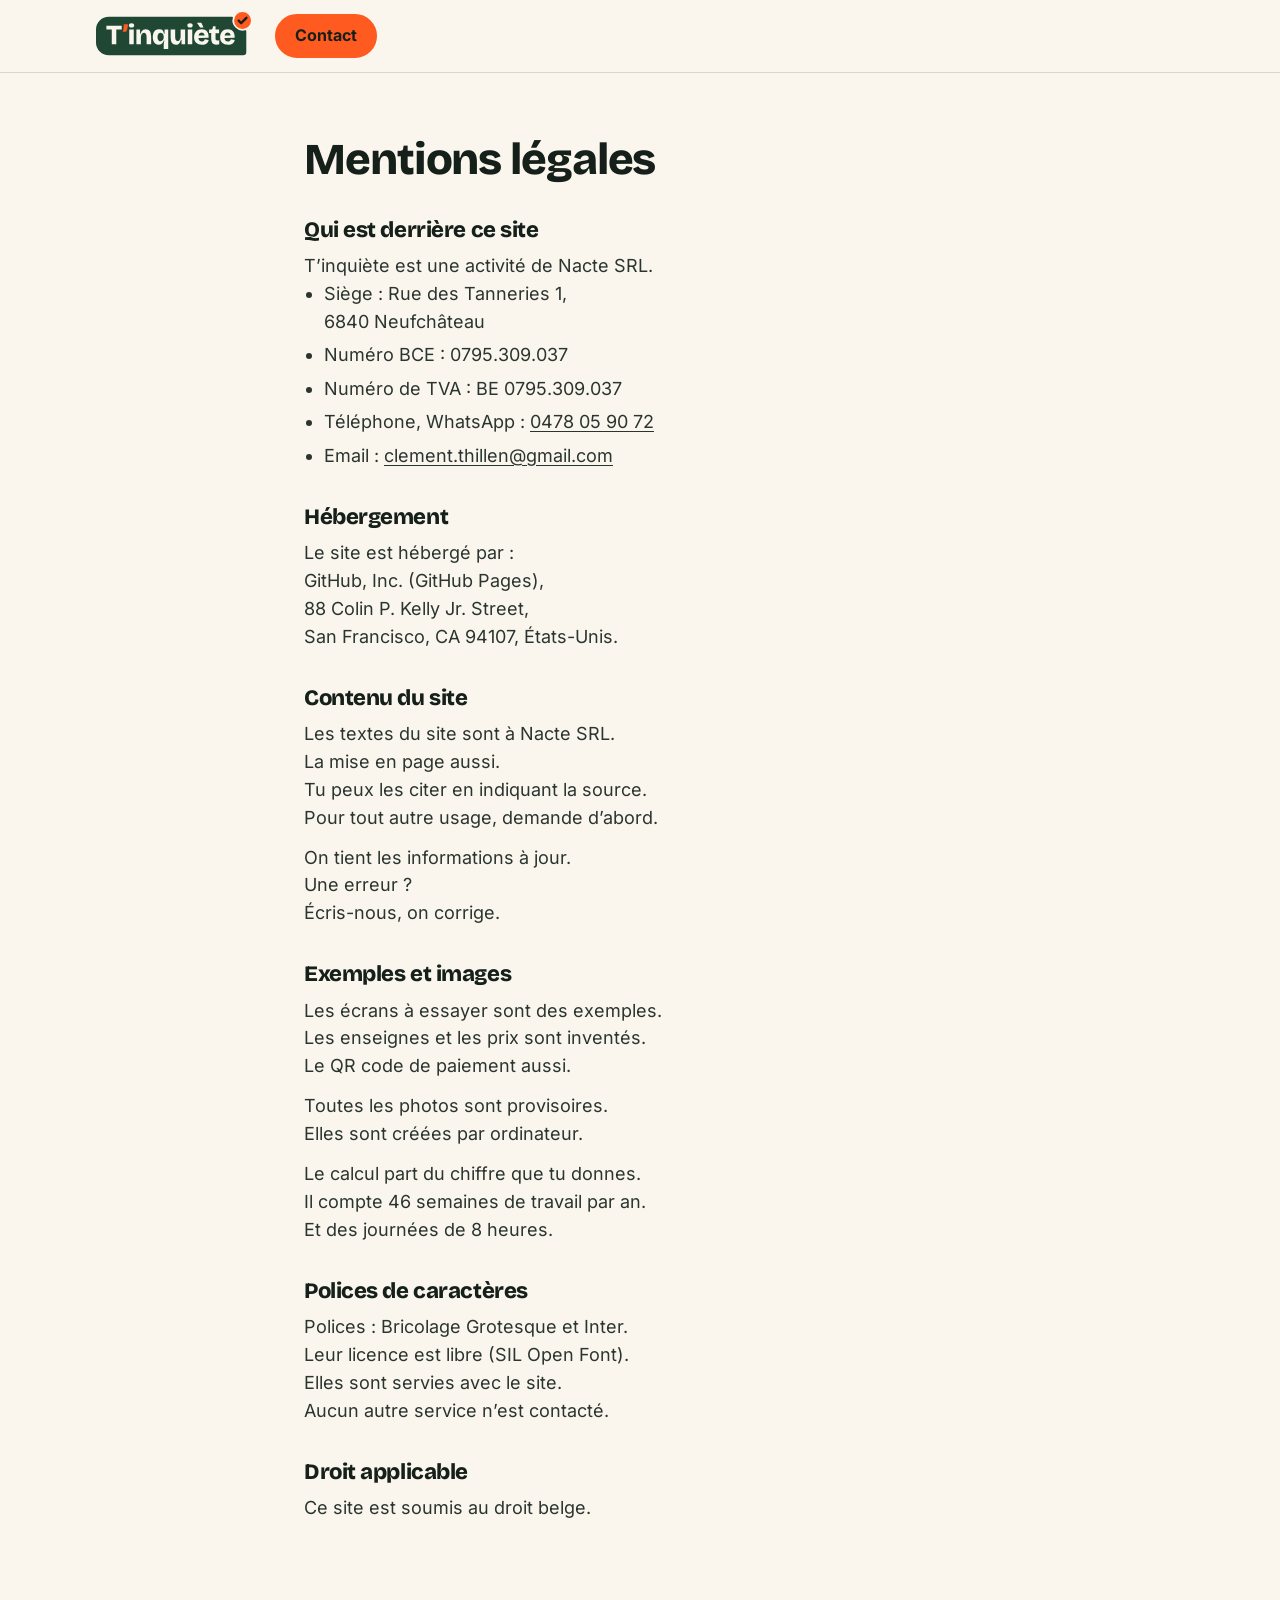
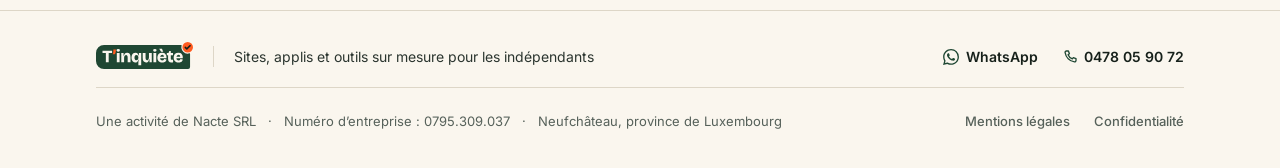
==== mentions-legales.html @ 17b47833 "Mise en ligne du site T'inquiète Site statique (HTML, CSS, JavaScript) publié avec GitHub Pages sur " ====
<!doctype html>
<html lang="fr-BE">
<head>
<meta charset="utf-8">
<meta name="viewport" content="width=device-width, initial-scale=1">
<title>Mentions légales | T’inquiète</title>
<meta name="description" content="Mentions légales du site T’inquiète, une activité de Nacte SRL à Neufchâteau.">
<link rel="canonical" href="https://tinquietejegere.be/mentions-legales.html">
<meta name="theme-color" content="#faf6ee">
<meta name="format-detection" content="telephone=no">
<link rel="icon" href="img/favicon.svg" type="image/svg+xml">
<link rel="apple-touch-icon" href="img/icone-180.png">
<link rel="preload" href="fonts/bricolage.woff2" as="font" type="font/woff2" crossorigin>
<link rel="stylesheet" href="css/style.css?v=3217a56c">
</head>
<body>
<a class="passer" href="#contenu">Aller au&nbsp;contenu</a>
<header class="entete">
  <div class="conteneur entete__ligne">
    <a class="logo" href="./" aria-label="T’inquiète, retour à l’accueil"><img src="img/logo/logo.svg" width="403" height="124" alt=""></a>
    <a class="bouton bouton--petit" href="./#contact">Contact</a>
  </div>
</header>
<main class="conteneur page-texte" id="contenu">
<h1>Mentions légales</h1>

<h2>Qui&nbsp;est&nbsp;derrière ce&nbsp;site</h2>
<p>T’inquiète est&nbsp;une&nbsp;activité de&nbsp;Nacte SRL.</p>
<ul>
  <li><span class="phrase">Siège&nbsp;: Rue des&nbsp;Tanneries 1,</span> <span class="phrase">6840 Neufchâteau</span></li>
  <li>Numéro BCE&nbsp;: 0795.309.037</li>
  <li>Numéro de&nbsp;TVA&nbsp;: BE&nbsp;0795.309.037</li>
  <li>Téléphone, WhatsApp&nbsp;: <a href="tel:+32478059072">0478&nbsp;05&nbsp;90&nbsp;72</a></li>
  <li>Email&nbsp;: <a href="mailto:clement.thillen@gmail.com">clement.thillen@gmail.com</a></li>
</ul>

<h2>Hébergement</h2>
<p><span class="phrase">Le&nbsp;site est&nbsp;hébergé par&nbsp;:</span> <span class="phrase">GitHub, Inc. (GitHub Pages),</span> <span class="phrase">88 Colin P. Kelly Jr. Street,</span> <span class="phrase">San Francisco, CA 94107, États-Unis.</span></p>

<h2>Contenu du&nbsp;site</h2>
<p><span class="phrase">Les&nbsp;textes du&nbsp;site sont à&nbsp;Nacte SRL.</span> <span class="phrase">La&nbsp;mise en&nbsp;page aussi.</span> <span class="phrase">Tu&nbsp;peux les&nbsp;citer en&nbsp;indiquant la&nbsp;source.</span> <span class="phrase">Pour&nbsp;tout autre usage, demande d’abord.</span></p>
<p><span class="phrase">On&nbsp;tient les&nbsp;informations à&nbsp;jour.</span> <span class="phrase">Une&nbsp;erreur&nbsp;?</span> <span class="phrase">Écris-nous, on&nbsp;corrige.</span></p>

<h2>Exemples et&nbsp;images</h2>
<p><span class="phrase">Les&nbsp;écrans à&nbsp;essayer sont des&nbsp;exemples.</span> <span class="phrase">Les&nbsp;enseignes et&nbsp;les&nbsp;prix sont inventés.</span> <span class="phrase">Le&nbsp;QR code de&nbsp;paiement aussi.</span></p>
<p><span class="phrase">Toutes les&nbsp;photos sont provisoires.</span> <span class="phrase">Elles sont créées par&nbsp;ordinateur.</span></p>
<p><span class="phrase">Le&nbsp;calcul part du&nbsp;chiffre que&nbsp;tu&nbsp;donnes.</span> <span class="phrase">Il&nbsp;compte 46 semaines de&nbsp;travail par&nbsp;an.</span> <span class="phrase">Et&nbsp;des&nbsp;journées de&nbsp;8 heures.</span></p>

<h2>Polices de&nbsp;caractères</h2>
<p><span class="phrase">Polices&nbsp;: Bricolage Grotesque et&nbsp;Inter.</span> <span class="phrase">Leur licence est&nbsp;libre (SIL Open Font).</span> <span class="phrase">Elles sont servies avec&nbsp;le&nbsp;site.</span> <span class="phrase">Aucun autre service n’est contacté.</span></p>

<h2>Droit applicable</h2>
<p>Ce&nbsp;site est&nbsp;soumis au&nbsp;droit belge.</p>
</main>
<!-- Pied de page : la marque et le contact en haut, les informations légales en petit en dessous -->
<footer class="pied pied--court">
  <div class="conteneur">
    <div class="pied__haut">
      <a class="logo" href="./"><img src="img/logo/logo.svg" width="403" height="124" alt="T’inquiète, retour à l’accueil" loading="lazy"></a>
      <p class="pied__signature">Sites, applis et&nbsp;outils sur&nbsp;mesure pour&nbsp;les&nbsp;indépendants</p>
      <nav class="pied__liens" aria-label="Contact">
        <a class="pied__lien" href="https://wa.me/32478059072?text=Bonjour%2C%20j%E2%80%99ai%20un%20probl%C3%A8me%20%C3%A0%20r%C3%A9gler%C2%A0%3A%20" target="_blank" rel="noopener" data-wa="j’ai un problème à régler : "><svg viewBox="0 0 24 24" fill="currentColor" aria-hidden="true"><path d="M17.472 14.382c-.297-.149-1.758-.867-2.03-.967-.273-.099-.471-.148-.67.15-.197.297-.767.966-.94 1.164-.173.199-.347.223-.644.075-.297-.15-1.255-.463-2.39-1.475-.883-.788-1.48-1.761-1.653-2.059-.173-.297-.018-.458.13-.606.134-.133.298-.347.446-.52.149-.174.198-.298.298-.497.099-.198.05-.371-.025-.52-.075-.149-.669-1.612-.916-2.207-.242-.579-.487-.5-.669-.51-.173-.008-.371-.01-.57-.01-.198 0-.52.074-.792.372-.272.297-1.04 1.016-1.04 2.479 0 1.462 1.065 2.875 1.213 3.074.149.198 2.096 3.2 5.077 4.487.709.306 1.262.489 1.694.625.712.227 1.36.195 1.871.118.571-.085 1.758-.719 2.006-1.413.248-.694.248-1.289.173-1.413-.074-.124-.272-.198-.57-.347m-5.421 7.403h-.004a9.87 9.87 0 01-5.031-1.378l-.361-.214-3.741.982.998-3.648-.235-.374a9.86 9.86 0 01-1.51-5.26c.001-5.45 4.436-9.884 9.888-9.884 2.64 0 5.122 1.03 6.988 2.898a9.825 9.825 0 012.893 6.994c-.003 5.45-4.437 9.884-9.885 9.884m8.413-18.297A11.815 11.815 0 0012.05 0C5.495 0 .16 5.335.157 11.892c0 2.096.547 4.142 1.588 5.945L.057 24l6.305-1.654a11.882 11.882 0 005.683 1.448h.005c6.554 0 11.89-5.335 11.893-11.893a11.821 11.821 0 00-3.48-8.413z"/></svg>WhatsApp</a>
        <a class="pied__lien" href="tel:+32478059072"><svg viewBox="0 0 24 24" fill="none" stroke="currentColor" stroke-width="2" stroke-linecap="round" stroke-linejoin="round" aria-hidden="true"><path d="M6.6 3h3l1.5 4-2 1.5a12 12 0 0 0 6.4 6.4l1.5-2 4 1.5v3a2 2 0 0 1-2.2 2A17 17 0 0 1 4.6 5.2 2 2 0 0 1 6.6 3z"/></svg>0478&nbsp;05&nbsp;90&nbsp;72</a>
      </nav>
    </div>
    <div class="pied__bas">
      <ul class="pied__infos">
        <li>Une&nbsp;activité de&nbsp;Nacte SRL</li>
        <li>Numéro d’entreprise&nbsp;: 0795.309.037</li>
        <li>Neufchâteau, province de&nbsp;Luxembourg</li>
      </ul>
      <nav class="pied__liens pied__liens--legal" aria-label="Informations légales">
        <a class="pied__lien" href="mentions-legales.html">Mentions légales</a>
        <a class="pied__lien" href="politique-de-confidentialite.html">Confidentialité</a>
      </nav>
    </div>
  </div>
</footer>
</body>
</html>
---- css/style.css ----
/* T'inquiète : feuille de style unique. Pensée d'abord pour le téléphone.

   Parti pris : clair, lisible, direct. WhatsApp d'abord, le téléphone ensuite.
   - Deux polices : Bricolage Grotesque (titres), Inter (texte).
   - Fond crème, encre presque noire, vert sapin pour la marque, orange pour l'action. Rien d'autre.
   - Texte courant à 18 px (un peu moins sur un téléphone étroit : 17 px à 390 px de large, 16 px à 360), zones cliquables d'au moins 44 px.
   - Un seul espace entre deux blocs : --bloc.
   - Une phrase par ligne, et pas de retour à la ligne au milieu d'une phrase :
     chaque phrase est un bloc (.phrase), les phrases sont courtes et les colonnes assez larges pour les contenir.
     Sur téléphone, la taille du texte suit la largeur de l'écran : une phrase qui tient sur un grand téléphone tient aussi sur un petit.
     La signature (56 caractères) est en deux morceaux : sur téléphone, « pour les indépendants » passe dessous, dans son étiquette.
   - La pastille orange à coche est celle du logo : partout, elle veut dire « voilà ce que tu y gagnes ».
   - Deux rayons (--rayon, --rayon-petit), une ombre (--ombre), un contour de champ (--bord).
   - Les quatre écrans de démonstration ont exactement la même taille et la même structure :
     une barre en haut, le contenu, l'action tout en bas. */

@font-face { font-family: "Bricolage"; src: url("../fonts/bricolage.woff2") format("woff2"); font-weight: 200 800; font-style: normal; font-display: swap; }
@font-face { font-family: "Inter"; src: url("../fonts/inter.woff2") format("woff2"); font-weight: 100 900; font-style: normal; font-display: swap; }

:root {
  --fond: #faf6ee;
  --blanc: #fff;
  --encre: #16201a;
  --texte: #2b352f;
  --doux: #56615a;
  --vert: #1f4733;
  --vert-pale: #e7eee3;
  --orange: #ff5a1f;
  --orange-vif: #ff7240;   /* au survol : plus clair, pour que le texte encre reste lisible */
  --trait: #ddd6c7;
  --clair: #e9efe6;        /* texte sur fond vert */

  --titres: "Bricolage", "Inter", system-ui, sans-serif;
  --sans: "Inter", system-ui, -apple-system, "Segoe UI", Roboto, sans-serif;

  --t-petit: clamp(0.875rem, 4.1vw, 1rem);
  --t-texte: clamp(0.9375rem, 4.4vw, 1.125rem);
  --t-chapo: clamp(1rem, 4.9vw, 1.1875rem);
  --t-h3: clamp(1.0625rem, 5.2vw, 1.3125rem);
  --t-h2: clamp(1.5rem, 7.2vw, 1.75rem);
  --t-h1: clamp(2rem, 9.2vw, 4.25rem);

  --marge: 1.25rem;
  --bloc: clamp(3.5rem, 7vw, 5.5rem);
  --large: 72rem;
  --rayon: 14px;        /* cartes, photos, blocs */
  --rayon-petit: 10px;  /* champs, éléments dans un écran */
  --bord: #8f8878;      /* contour des champs et des étiquettes cliquables */
  --ombre: 0 12px 28px rgba(22, 32, 26, 0.14);
}
@media (min-width: 48rem) { :root { --marge: 2rem; --t-h2: clamp(1.75rem, 3.8vw, 2.75rem); } }
@media (min-width: 62rem) { :root { --t-chapo: clamp(1.1875rem, 1.9vw, 1.3125rem); } }

*, *::before, *::after { box-sizing: border-box; }
html { -webkit-text-size-adjust: 100%; scroll-behavior: smooth; scroll-padding-top: 5.5rem; scroll-padding-bottom: 5.5rem; }
body {
  margin: 0;
  background: var(--fond);
  color: var(--texte);
  font-family: var(--sans);
  font-size: var(--t-texte);
  line-height: 1.55;
  -webkit-font-smoothing: antialiased;
  -moz-osx-font-smoothing: grayscale;
  hyphens: manual;
}
h1, h2, h3, p, ol, ul, figure { margin: 0; }
ol, ul { padding: 0; list-style: none; }
img { max-width: 100%; height: auto; display: block; }
a { color: inherit; text-underline-offset: 0.18em; }
button { font: inherit; color: inherit; }
:focus-visible { outline: 3px solid var(--orange); outline-offset: 3px; }
.insecable { white-space: nowrap; }
/* Une phrase par ligne : chaque phrase est un bloc. Rien ne force un retour à la ligne à l'intérieur d'une phrase. */
.phrase { display: block; }
/* Si une phrase doit quand même passer à la ligne (petit écran), le navigateur évite de laisser un mot seul au bout. */
p, li { text-wrap: pretty; }

.passer { position: absolute; left: -999px; top: 0; z-index: 100; background: var(--encre); color: var(--blanc); padding: 0.75rem 1rem; }
.passer:focus { left: 0; }

.conteneur { width: 100%; max-width: var(--large); margin-inline: auto; padding-inline: var(--marge); }

h1, h2, h3 { font-family: var(--titres); color: var(--encre); text-wrap: balance; }
h1 { font-size: var(--t-h1); font-weight: 800; line-height: 1.04; letter-spacing: -0.025em; }
h2 { font-size: var(--t-h2); font-weight: 800; line-height: 1.08; letter-spacing: -0.02em; }
h3 { font-size: var(--t-h3); font-weight: 700; line-height: 1.2; letter-spacing: -0.01em; }
.surtitre { display: block; margin-bottom: 0.75rem; font-size: 0.9375rem; font-weight: 700; letter-spacing: 0.04em; text-transform: uppercase; color: var(--vert); }
.chapo { font-size: var(--t-chapo); line-height: 1.45; color: var(--texte); }
.chapo strong { font-weight: 700; color: var(--encre); }

/* La pastille du logo : rond orange, coche encre. Elle marque ce qu'on y gagne. */
.pastille { display: grid; place-items: center; width: 1.6rem; height: 1.6rem; border-radius: 50%; background: var(--orange); color: var(--encre); flex: none; }
.pastille svg { width: 100%; height: 100%; stroke-width: 3.5; }

/* ---------- Boutons ---------- */

.bouton {
  display: inline-flex; align-items: center; justify-content: center; gap: 0.6rem;
  min-height: 3.25rem; padding: 0.7rem 1.4rem;
  border: 2px solid var(--orange); border-radius: 999px;
  background: var(--orange); color: var(--encre);
  font-family: var(--sans); font-size: 1.0625rem; font-weight: 700; line-height: 1.2; text-decoration: none; text-align: center; white-space: nowrap;
  cursor: pointer;
  transition: background-color 0.15s, border-color 0.15s, color 0.15s, box-shadow 0.15s, transform 0.15s;
}
.bouton--second { background: transparent; border-color: var(--encre); color: var(--encre); }
/* Le survol ne concerne que la souris : sur un écran tactile, un bouton ne reste pas « allumé » après le doigt. */
@media (hover: hover) {
  .bouton:hover { background: var(--orange-vif); border-color: var(--orange-vif); box-shadow: 0 6px 18px rgba(255, 90, 31, 0.32); transform: translateY(-1px); }
  .bouton--second:hover { background: var(--encre); border-color: var(--encre); color: var(--blanc); box-shadow: 0 6px 18px rgba(22, 32, 26, 0.18); }
}
.bouton:active { transform: scale(0.97); }
.bouton--petit { min-height: 2.75rem; padding: 0.4rem 1.1rem; font-size: 1rem; }
.bouton--grand { min-height: 3.75rem; padding-inline: 1.75rem; font-size: 1.1875rem; }
.bouton svg { width: 1.25rem; height: 1.25rem; flex: none; }
/* Très petit téléphone (moins de 352 px de large) : un bouton passe sur deux lignes plutôt que de dépasser de l'écran. */
@media (max-width: 21.99rem) { .bouton { white-space: normal; padding-inline: 1rem; } .bouton--grand { padding-inline: 1.1rem; font-size: 1.0625rem; } }
.bouton--grand svg { width: 1.5rem; height: 1.5rem; }

/* ---------- En-tête ---------- */

.entete { position: sticky; top: 0; z-index: 50; background: rgba(250, 246, 238, 0.96); backdrop-filter: blur(8px); -webkit-backdrop-filter: blur(8px); border-bottom: 1px solid var(--trait); transition: box-shadow 0.25s; }
.entete.est-descendue { box-shadow: 0 6px 22px rgba(22, 32, 26, 0.08); }
.entete__ligne { display: flex; align-items: center; gap: 0.75rem; min-height: 4rem; }
/* Le logo : le nom dans la bulle de réponse, avec la pastille « c'est réglé ». Fichiers dans img/logo/. */
.logo { display: inline-flex; align-items: center; min-height: 2.75rem; margin-right: auto; text-decoration: none; }
.logo__image, .logo img { display: block; height: 3rem; width: auto; overflow: visible; }
.logo__points { opacity: 0; }
.logo__pastille, .logo__points circle { transform-box: fill-box; transform-origin: center; }
.entete__nav, .entete__tel, .entete__contact { display: none; }

/* Téléphone et tablette : un bouton Menu qui ouvre la liste des sections */
.menu summary { list-style: none; cursor: pointer; }
.menu summary::-webkit-details-marker { display: none; }
.menu__panneau { position: absolute; inset: 100% 0 auto 0; display: grid; padding: 0.25rem var(--marge) 1rem; background: var(--fond); border-bottom: 1px solid var(--trait); box-shadow: var(--ombre); }
.menu__panneau a { display: flex; align-items: center; min-height: 3.25rem; border-bottom: 1px solid var(--trait); font-family: var(--titres); font-size: 1.25rem; font-weight: 700; color: var(--encre); text-decoration: none; }
.menu__panneau a:last-child { border-bottom: 0; }

/* Ordinateur : les liens sur une ligne, jamais coupés */
@media (min-width: 62rem) {
  .menu { display: none; }
  .entete__ligne { gap: 1.5rem; min-height: 4.5rem; }
  .logo { margin-right: 0; }
  .entete__nav { display: flex; gap: 0.25rem; margin-inline: auto; }
  .entete__nav a { display: inline-flex; align-items: center; min-height: 2.75rem; padding-inline: 0.85rem; border-radius: 999px; font-size: 1rem; font-weight: 600; color: var(--encre); text-decoration: none; white-space: nowrap; transition: background-color 0.15s; }
  .entete__nav a:hover, .entete__nav a[aria-current] { background: var(--vert-pale); }
  .entete__contact { display: inline-flex; }
}
@media (min-width: 75rem) {
  .entete__tel { display: inline-flex; align-items: center; gap: 0.5rem; min-height: 2.75rem; font-weight: 700; color: var(--encre); text-decoration: none; white-space: nowrap; }
  .entete__tel:hover { text-decoration: underline; }
  .entete__tel svg { width: 1.125rem; height: 1.125rem; }
}

/* ---------- 1. Haut de page ---------- */

.hero { padding-block: clamp(2rem, 5vw, 4rem) var(--bloc); }
.hero__grille { display: grid; gap: 2rem; align-items: center; }
.hero h1 em { display: block; font-style: normal; color: var(--vert); }
/* La signature : ce qu'on fait, puis pour qui (dans une étiquette verte). */
.hero__signature { margin-top: 1.25rem; display: flex; flex-wrap: wrap; align-items: center; gap: 0.4rem 0.6rem; font-family: var(--titres); font-size: clamp(1rem, 5vw, 1.3125rem); font-weight: 700; line-height: 1.25; color: var(--encre); }
.hero__quoi, .hero__pour { white-space: nowrap; }
.hero__pour { padding: 0.15rem 0.7rem; border-radius: 999px; background: var(--vert); color: var(--blanc); font-size: 0.85em; font-weight: 600; }
.hero__promesse { margin-top: 0.75rem; }
/* Ce qu'on y gagne, en trois mots, juste au-dessus des boutons. */
.atouts { margin-top: 1.25rem; display: flex; flex-wrap: wrap; gap: 0.5rem; }
/* Sur téléphone, le haut de page va à l'essentiel : un seul bouton (l'appel reste sous le pouce, dans la barre du bas)
   et pas d'étiquettes. Elles reviennent dès qu'il y a la place. */
@media (max-width: 47.99rem) { .atouts, .hero__actions .bouton--second { display: none; } }
.atouts li { display: inline-flex; align-items: center; gap: 0.5rem; padding: 0.3rem 0.9rem 0.3rem 0.35rem; border: 1px solid var(--trait); border-radius: 999px; background: var(--blanc); font-size: var(--t-petit); font-weight: 700; color: var(--encre); white-space: nowrap; }
.hero__actions { margin-top: 1.5rem; display: grid; gap: 0.75rem; }
.hero__note { margin-top: 0.9rem; font-size: var(--t-petit); font-weight: 500; color: var(--doux); }
.hero__photo { position: relative; }
.hero__photo img { width: 100%; aspect-ratio: 5 / 4; object-fit: cover; border-radius: var(--rayon); background: var(--vert-pale); }
.fiche { position: absolute; display: flex; align-items: center; gap: 0.6rem; padding: 0.6rem 0.9rem 0.6rem 0.65rem; border-radius: 14px; background: var(--blanc); box-shadow: var(--ombre); color: var(--encre); line-height: 1.2; }
.fiche .pastille { width: 1.9rem; height: 1.9rem; }
.fiche b { display: block; font-size: 0.9375rem; }
.fiche small { display: block; font-size: 0.8125rem; color: var(--doux); }
.fiche--haut { top: 1rem; left: 0.75rem; }
.fiche--bas { bottom: 1rem; right: 0.75rem; }
@media (min-width: 30rem) { .hero__actions { display: flex; flex-wrap: wrap; } }
@media (min-width: 62rem) {
  .hero__grille { grid-template-columns: 23fr 17fr; gap: 3.5rem; }   /* des parts entières : sinon la photo ne prend pas toute sa colonne */
  .hero__photo img { aspect-ratio: 4 / 5; }
  .fiche--haut { top: 1.75rem; left: -1.5rem; }
  .fiche--bas { bottom: 1.75rem; right: -1.25rem; }
}
/* Écran moyen (tablette couchée, petit portable) : la colonne de texte est un peu plus large, les boutons un peu plus serrés. */
@media (min-width: 62rem) and (max-width: 74.99rem) {
  .hero h1 { font-size: 3.25rem; }
  .hero__grille { grid-template-columns: 3fr 2fr; gap: 2.5rem; }
  .hero__signature { font-size: 1.1875rem; }
  .atouts li { font-size: 0.9375rem; }
  .hero__actions .bouton { padding-inline: 1.1rem; font-size: 1rem; }
}

/* ---------- 2. Notre métier : trois lignes qui se lisent d'un coup d'œil. La troisième, c'est nous. ---------- */

.metier { padding-block: var(--bloc); border-block: 1px solid var(--trait); background: var(--blanc); }
.metier__grille { display: grid; gap: clamp(1.75rem, 4vw, 2.75rem); }
.metier__texte { margin-top: 1rem; font-size: var(--t-chapo); line-height: 1.45; }
.appels { display: grid; gap: 0.75rem; }
/* Chaque ligne : une question, puis la réponse en gras, à la ligne. */
.appel { display: grid; grid-template-columns: 2.75rem 1fr; column-gap: 0.85rem; row-gap: 0.1rem; align-items: center; padding: 0.9rem 1rem; border: 1px solid var(--trait); border-radius: var(--rayon); background: var(--fond); line-height: 1.3; }
.appel__icone { grid-row: span 2; display: grid; place-items: center; width: 2.75rem; height: 2.75rem; border-radius: 50%; background: var(--vert-pale); color: var(--vert); }
.appel__icone svg { width: 1.5rem; height: 1.5rem; }
img.appel__icone { border-radius: 0; background: none; }
.appel__quoi { align-self: end; font-size: var(--t-petit); }
@media (min-width: 30rem) {
  .appel { grid-template-columns: 3.25rem 1fr; column-gap: 1rem; padding: 1rem 1.15rem; }
  .appel__icone { width: 3.25rem; height: 3.25rem; }
  .appel__icone svg { width: 1.625rem; height: 1.625rem; }
  .appel__quoi { font-size: inherit; }
}
.appel b { align-self: start; font-family: var(--titres); font-size: var(--t-h3); font-weight: 700; line-height: 1.2; color: var(--encre); }
.appel--nous { border-color: var(--vert); background: var(--vert); box-shadow: var(--ombre); color: var(--clair); }
.appel--nous b { color: var(--blanc); }
.appel--nous .surligne { background-image: linear-gradient(transparent 84%, var(--orange) 84%); }
.metier__pour { margin-top: clamp(1.75rem, 4vw, 2.75rem); padding-top: 1.5rem; border-top: 1px solid var(--trait); display: grid; gap: 0.75rem; }
@media (max-width: 47.99rem) { .metier__pour { display: none; } }   /* téléphone : la liste des métiers est déjà dans les exemples à essayer */
.metier__titre, .besoins__titre { font: 700 1.125rem/1.3 var(--sans); letter-spacing: 0; color: var(--encre); }
.puces { display: flex; flex-wrap: wrap; gap: 0.5rem; }
.puces li { padding: 0.3rem 0.85rem; border: 1px solid var(--trait); border-radius: 999px; background: var(--fond); font-size: var(--t-petit); font-weight: 600; color: var(--encre); white-space: nowrap; }
.puces .puces__autres { border-color: var(--vert); background: var(--vert); color: var(--blanc); }
@media (min-width: 62rem) {
  .metier__grille { grid-template-columns: 1fr 1fr; column-gap: 4rem; align-items: center; }
  .appel { padding: 1.15rem 1.4rem; }
  .metier__pour { grid-template-columns: auto 1fr; align-items: center; gap: 1.5rem; }
}

/* ---------- Sections ---------- */

.section { padding-block: var(--bloc); }
.section--blanche { background: var(--blanc); }
.section--pale { background: var(--vert-pale); }
.section--verte, .contact { background: var(--vert); color: var(--clair); }
.section--verte :is(h2, h3), .contact h2 { color: var(--blanc); }
.section--verte .surtitre, .contact .surtitre { color: #b9d3bf; }
.section--verte .chapo { color: var(--clair); }
.section--verte :focus-visible, .contact :focus-visible { outline-color: var(--blanc); }
.section__tete { margin-bottom: clamp(1.75rem, 4vw, 2.75rem); }
.section__tete .chapo { margin-top: 1rem; }

/* ---------- 3. Ce qu'on fait : trois cartes, comme la signature (sites, applis, outils sur mesure) ---------- */

.offre { display: grid; gap: 1rem; }
.offre__carte { display: grid; grid-template-rows: auto 1fr auto; gap: 0.75rem; padding: 1.25rem; border: 1px solid var(--trait); border-radius: var(--rayon); background: var(--blanc); transition: box-shadow 0.25s; }
@media (hover: hover) { .offre__carte:hover { box-shadow: var(--ombre); } }
.offre__tete { display: flex; align-items: center; gap: 0.85rem; }
/* Les trois mêmes dessins reviennent plus bas, reliés entre eux : le site, l'appli, l'outil. */
.offre__icone { display: grid; place-items: center; width: 2.75rem; height: 2.75rem; border-radius: 12px; background: var(--vert); color: var(--blanc); flex: none; }
.offre__icone svg { width: 1.5rem; height: 1.5rem; }
/* En bas de chaque carte : ce qu'on y gagne. */
.offre__gain { display: flex; align-items: center; gap: 0.6rem; padding: 0.5rem 0.8rem 0.5rem 0.5rem; border-radius: var(--rayon-petit); background: var(--vert-pale); font-size: var(--t-petit); font-weight: 700; color: var(--encre); }
/* Le lien entre les trois : la même main pour tout. */
.offre__suite { display: grid; gap: 1.75rem; margin-top: 1rem; padding: 1.5rem 1.25rem; border-radius: var(--rayon); background: var(--vert); color: var(--clair); }
.offre__suite h3 { margin-bottom: 0.4rem; color: var(--blanc); }
/* Le lien en image : un cadre au nom de T'inquiète, et dedans les trois cases reliées par un trait orange. */
.atelier { position: relative; justify-self: start; padding: 1.5rem 1rem 0.9rem; border: 1.5px dashed rgba(255, 255, 255, 0.45); border-radius: var(--rayon); }
.atelier__nom { position: absolute; top: -0.875rem; left: 0.75rem; display: inline-flex; align-items: center; gap: 0.4rem; padding-inline: 0.5rem; background: var(--vert); font-family: var(--titres); font-size: 1rem; font-weight: 700; line-height: 1.75rem; color: var(--blanc); white-space: nowrap; }
.atelier__nom img { width: 1.5rem; height: 1.5rem; }
.atelier__chaine { display: flex; }
.atelier__case { position: relative; display: grid; justify-items: center; gap: 0.35rem; width: 4rem; font-size: 0.9375rem; font-weight: 700; line-height: 1.2; color: var(--blanc); }
.atelier__case + .atelier__case { margin-left: 1.5rem; }
.atelier__case i { display: grid; place-items: center; width: 3rem; height: 3rem; border-radius: 12px; background: var(--blanc); color: var(--vert); }
.atelier__case svg { width: 1.5rem; height: 1.5rem; }
/* Le trait va du bord d'une case au bord de la suivante. Un point y passe de temps en temps : ça communique. */
.atelier__case + .atelier__case::before { content: ""; position: absolute; top: calc(1.5rem - 1.5px); left: -2rem; width: 2.5rem; height: 3px; border-radius: 3px; background: var(--orange); transform-origin: left center; }
.atelier__case + .atelier__case::after { content: ""; position: absolute; top: calc(1.5rem - 4px); left: -2rem; width: 8px; height: 8px; border-radius: 50%; background: var(--blanc); opacity: 0; }
.pas-nous { margin-top: 1.25rem; font-size: var(--t-petit); color: var(--doux); }
@media (min-width: 30rem) { .offre__carte { padding: 1.5rem; } .offre__suite { padding: 1.5rem; } }
@media (min-width: 48rem) {
  .offre__suite { grid-template-columns: 1fr auto; align-items: center; column-gap: 2.5rem; padding: 1.75rem 2rem; }
  .atelier { justify-self: end; padding-inline: 1.25rem; }
  .atelier__case { width: 4.5rem; }
  .atelier__case + .atelier__case { margin-left: 1.75rem; }
  .atelier__case + .atelier__case::before { left: -2.5rem; width: 3.25rem; }
  .atelier__case + .atelier__case::after { left: -2.5rem; }
}
@media (min-width: 62rem) {
  .offre { grid-template-columns: repeat(3, 1fr); }
  .offre__tete { flex-direction: column; align-items: flex-start; }
}
@media (min-width: 62rem) and (max-width: 74.99rem) { .offre { gap: 0.75rem; } .offre__carte { padding: 1.25rem; } }

/* ---------- 4. Ce que ça te rapporte : trois gains, un avant / après à faire glisser, un calcul ---------- */

.rapport { display: grid; gap: 2rem; }
.rapport .chapo { margin-top: 1rem; }
.gains { display: grid; gap: 1.25rem; margin-top: 1.75rem; }
.gain { display: grid; grid-template-columns: 3rem 1fr; column-gap: 1rem; row-gap: 0.35rem; align-items: center; }
.gain__pastille { display: grid; place-items: center; width: 3rem; height: 3rem; border-radius: 50%; background: var(--orange); color: var(--encre); }
.gain__pastille svg { width: 1.5rem; height: 1.5rem; }
.gain p { grid-column: 1 / -1; }
@media (min-width: 62rem) {
  .rapport { grid-template-columns: 1fr 1fr; gap: 4rem; align-items: center; }
  .gain { align-items: start; }
  .gain__pastille { grid-row: span 2; }
  .gain h3 { padding-top: 0.55rem; }
  .gain p { grid-column: 2; }
}

/* Avant / après : deux photos l'une sur l'autre. Le curseur (une réglette invisible posée sur toute l'image) découvre l'une ou l'autre. */
.avant-apres { --pos: 50%; }
.avant-apres__cadre { position: relative; aspect-ratio: 4 / 3; border-radius: var(--rayon); overflow: hidden; background: var(--encre); box-shadow: 0 18px 40px rgba(0, 0, 0, 0.28); }
.avant-apres__cadre img { position: absolute; inset: 0; width: 100%; height: 100%; object-fit: cover; }
.avant-apres__avant { clip-path: inset(0 calc(100% - var(--pos)) 0 0); }
.avant-apres__etiquette { position: absolute; top: 0.75rem; padding: 0.2rem 0.7rem; border-radius: 999px; background: rgba(22, 32, 26, 0.72); color: var(--blanc); font-size: 0.875rem; font-weight: 700; pointer-events: none; }
.avant-apres__etiquette--avant { left: 0.75rem; }
.avant-apres__etiquette--apres { right: 0.75rem; }
.avant-apres__poignee { position: absolute; top: 0; bottom: 0; left: var(--pos); width: 3px; margin-left: -1.5px; background: var(--blanc); pointer-events: none; }
.avant-apres__poignee::after { content: ""; position: absolute; top: 50%; left: 50%; width: 2.75rem; height: 2.75rem; margin: -1.375rem 0 0 -1.375rem; border: 3px solid var(--blanc); border-radius: 50%; background: var(--orange) url("data:image/svg+xml,%3Csvg xmlns='http://www.w3.org/2000/svg' viewBox='0 0 24 24' fill='none' stroke='%2316201a' stroke-width='2.6' stroke-linecap='round' stroke-linejoin='round'%3E%3Cpath d='M9 7l-5 5 5 5M15 7l5 5-5 5'/%3E%3C/svg%3E") center / 62% no-repeat; box-shadow: 0 4px 14px rgba(0, 0, 0, 0.35); }
.avant-apres__curseur { position: absolute; inset: 0; width: 100%; height: 100%; margin: 0; opacity: 0; cursor: ew-resize; touch-action: pan-y; }
.avant-apres__cadre:has(.avant-apres__curseur:focus-visible) { outline: 3px solid var(--blanc); outline-offset: 3px; }
.avant-apres figcaption { margin-top: 0.6rem; font-size: var(--t-petit); color: #cfe0d2; }

/* Le calcul : une carte claire sur le fond vert. Le visiteur règle ses heures, on compte. */
.calcul { margin-top: clamp(2rem, 4vw, 3rem); display: grid; gap: 1.5rem; padding: clamp(1.25rem, 3vw, 2rem); border-radius: var(--rayon); background: var(--fond); color: var(--texte); }
.section--verte .calcul h3 { color: var(--encre); }
.section--verte .calcul :focus-visible { outline-color: var(--orange); }
.calcul label { display: block; margin-top: 0.35rem; font-weight: 600; color: var(--encre); }
.calcul__reglage { display: flex; align-items: center; gap: 1rem; margin-top: 0.35rem; }
.calcul__reglage input { flex: 1; min-width: 0; height: 2.75rem; margin: 0; background: transparent; -webkit-appearance: none; appearance: none; cursor: pointer; }
.calcul__reglage input::-webkit-slider-runnable-track { height: 0.5rem; border-radius: 999px; background: linear-gradient(to right, var(--vert) var(--rempli, 14%), var(--trait) var(--rempli, 14%)); }
.calcul__reglage input::-webkit-slider-thumb { -webkit-appearance: none; appearance: none; width: 1.75rem; height: 1.75rem; margin-top: -0.625rem; border: 3px solid var(--blanc); border-radius: 50%; background: var(--orange); box-shadow: 0 2px 8px rgba(22, 32, 26, 0.3); }
.calcul__reglage input::-moz-range-track { height: 0.5rem; border-radius: 999px; background: var(--trait); }
.calcul__reglage input::-moz-range-progress { height: 0.5rem; border-radius: 999px; background: var(--vert); }
.calcul__reglage input::-moz-range-thumb { width: 1.375rem; height: 1.375rem; border: 3px solid var(--blanc); border-radius: 50%; background: var(--orange); box-shadow: 0 2px 8px rgba(22, 32, 26, 0.3); }
.calcul__reglage output { flex: none; min-width: 3.75rem; font-family: var(--titres); font-size: 1.75rem; font-weight: 800; line-height: 1; color: var(--encre); text-align: right; white-space: nowrap; }
.calcul__resultat .phrase { white-space: nowrap; }
.calcul__resultat b { font-family: var(--titres); font-size: clamp(1.75rem, 3.4vw, 2.25rem); font-weight: 800; line-height: 1.15; color: var(--vert); }
.calcul__resultat small { display: block; margin-top: 0.35rem; font-size: 0.875rem; color: var(--doux); }
.calcul__suite { display: grid; gap: 0.6rem; justify-items: start; }
.calcul__suite p { font-size: 0.9375rem; color: var(--doux); }
/* Sans JavaScript, la réglette ne servirait à rien : on montre seulement l'exemple. */
html:not(.js) .calcul__reglage { display: none; }
/* Ordinateur : la question à gauche, la réponse à droite, et le bouton sur une ligne en dessous. */
@media (min-width: 62rem) {
  .calcul { grid-template-columns: 1fr auto; align-items: center; column-gap: 4rem; row-gap: 1.75rem; }
  .calcul__suite { grid-column: 1 / -1; display: flex; align-items: center; gap: 1.5rem; padding-top: 1.75rem; border-top: 1px solid var(--trait); }
}

/* ---------- 5. Les problèmes : un échange de messages ---------- */

.problemes { display: grid; gap: 2rem; }
.problemes__photo { display: none; }
.echanges { display: grid; gap: 1.75rem; overflow-x: clip; }
.echange { display: grid; gap: 0.5rem; }
.bulle { max-width: min(100%, 36rem); padding: 0.8rem 1rem; border-radius: 20px; }
.bulle--toi { justify-self: start; background: var(--blanc); border: 1px solid var(--trait); border-bottom-left-radius: 5px; font-family: var(--sans); font-size: var(--t-texte); font-weight: 600; line-height: 1.35; letter-spacing: 0; color: var(--encre); }
.bulle--nous { justify-self: end; background: var(--vert); border-bottom-right-radius: 5px; color: #f3f6f1; }
.bulle--nous strong { color: var(--blanc); font-weight: 800; }
/* La réponse se termine par ce qu'on y gagne. */
.bulle__gain { display: flex; align-items: center; gap: 0.55rem; margin-top: 0.6rem; font-weight: 700; color: var(--blanc); }
.bulle__gain .pastille { width: 1.5rem; height: 1.5rem; }
.echange__lien { justify-self: end; display: inline-flex; align-items: center; gap: 0.5rem; min-height: 2.75rem; margin-top: -0.25rem; padding-left: 0.5rem; font-size: var(--t-petit); font-weight: 700; color: var(--encre); text-decoration: none; }
.echange__lien span { text-decoration: underline; text-decoration-thickness: 2px; text-decoration-color: var(--orange); text-underline-offset: 0.22em; }
.echange__lien:hover span { text-decoration-color: var(--encre); }
.echange__lien svg { width: 1.2rem; height: 1.2rem; flex: none; color: var(--vert); }
.problemes__suite { margin-top: 2.5rem; display: grid; gap: 1rem; justify-items: start; }
.problemes__suite p { font-family: var(--titres); font-size: 1.375rem; font-weight: 700; line-height: 1.25; color: var(--encre); }
@media (min-width: 62rem) {
  .problemes { grid-template-columns: 7fr 13fr; gap: 4rem; align-items: start; }
  .problemes__tete { position: sticky; top: 6.5rem; }
  .problemes__photo { display: block; margin-top: 2rem; }
  .problemes__photo img { width: 100%; aspect-ratio: 4 / 5; object-fit: cover; border-radius: var(--rayon); background: var(--blanc); }
  .bulle { padding: 0.85rem 1.15rem; }
  .echanges { max-width: 34rem; }
}
/* Grand écran : les échanges sur deux colonnes. La conversation reste serrée et la page est moins longue. */
@media (min-width: 75rem) {
  .problemes { grid-template-columns: 3fr 7fr; gap: 3rem; }
  .echanges { max-width: none; grid-template-columns: 1fr 1fr; gap: 2.25rem 2.5rem; }
  .bulle { padding-inline: 1rem; }
  .problemes__tete { position: static; }
}

/* ---------- 6. Exemples à essayer : quatre écrans, chacun avec deux lignes de légende ---------- */

/* Choix du métier : les démonstrations s'adaptent */
.choix { display: grid; gap: 0.6rem; margin-bottom: 2rem; }
.choix__titre { font-weight: 700; color: var(--encre); }
.choix__liste { display: flex; flex-wrap: wrap; gap: 0.5rem; }
.choix__bouton, .raccourcis-texte button { min-height: 2.75rem; padding: 0.35rem 1.1rem; border: 2px solid var(--bord); border-radius: 999px; background: var(--blanc); font-size: var(--t-petit); font-weight: 600; color: var(--encre); cursor: pointer; transition: background-color 0.15s, border-color 0.15s, color 0.15s; }
.choix__bouton:hover, .raccourcis-texte button:hover { border-color: var(--vert); }
.choix__bouton[aria-pressed="true"], .raccourcis-texte button[aria-pressed="true"] { border-color: var(--vert); background: var(--vert); color: var(--blanc); }

/* Une colonne par écran, de la largeur de l'écran : la légende s'aligne dessous. */
.cartes { display: grid; grid-template-columns: 14.5rem; justify-content: center; gap: 2.5rem 1.5rem; }
.carte { display: grid; gap: 1.1rem; align-content: start; }
.carte__texte { display: grid; gap: 0.3rem; font-size: var(--t-petit); }
/* Téléphone : les quatre écrans se suivent sur une rangée qu'on fait glisser du doigt. Le suivant dépasse : on voit qu'il y a une suite. */
@media (max-width: 39.99rem) {
  .cartes { display: flex; justify-content: flex-start; gap: 1rem; margin-inline: calc(-1 * var(--marge)); padding: 0.25rem var(--marge) 1.5rem; overflow-x: auto; scroll-snap-type: x mandatory; scroll-padding-inline: var(--marge); overscroll-behavior-x: contain; scrollbar-width: none; }
  .cartes::-webkit-scrollbar { display: none; }
  .carte { flex: none; width: 14.5rem; scroll-snap-align: start; }
}
@media (min-width: 40rem) { .cartes { grid-template-columns: repeat(2, 14.5rem); justify-content: space-evenly; } }
@media (min-width: 75rem) { .cartes { grid-template-columns: repeat(4, 14.5rem); justify-content: space-between; } }

/* Les quatre écrans de démonstration : même taille, même structure. */
.ecran { width: 14.5rem; height: 27rem; max-width: 100%; margin-inline: auto; border: 7px solid var(--encre); border-radius: 28px; background: var(--blanc); overflow: hidden; box-shadow: var(--ombre); font-size: 0.8125rem; line-height: 1.35; color: var(--encre); }
.ecran__contenu { display: flex; flex-direction: column; gap: 0.55rem; height: 100%; padding: 0 0.8rem 0.9rem; }
.ecran p { margin: 0; }
.ecran small { font-size: 0.75rem; color: var(--doux); }
/* en haut : la barre */
.m-barre { display: flex; align-items: center; justify-content: space-between; gap: 0.5rem; min-height: 2.75rem; margin-inline: -0.8rem; padding: 0.5rem 0.8rem; border-bottom: 1px solid var(--trait); font-family: var(--titres); font-size: 0.9375rem; flex: none; }
.m-contact { display: inline-flex; align-items: center; gap: 0.4rem; }
.m-contact img { width: 1.375rem; height: 1.375rem; flex: none; }
.m-barre i { width: 1.1rem; height: 0.7rem; border-block: 2px solid var(--encre); background: linear-gradient(var(--encre), var(--encre)) center / 100% 2px no-repeat; }
/* en bas : l'action */
.m-bas { display: grid; gap: 0.4rem; margin-top: auto; flex: none; }
.m-bouton { display: grid; place-items: center; width: 100%; min-height: 2.4rem; padding: 0 0.5rem; border: 1.5px solid var(--encre); border-radius: 999px; background: var(--blanc); font: 700 0.8125rem/1.2 var(--sans); color: var(--encre); cursor: pointer; transition: background-color 0.15s, border-color 0.15s, color 0.15s, transform 0.1s; }
/* Dans les écrans, les boutons gardent leur taille de maquette, mais la zone qui réagit au doigt fait au moins 44 px. */
.m-bouton, .m-qte button { position: relative; }
.m-bouton::after { content: ""; position: absolute; inset: -3px 0; }
.m-qte button::after { content: ""; position: absolute; inset: -6px; }
.m-bouton:hover { background: var(--vert-pale); }
.m-bouton:active { transform: scale(0.97); }
.m-bouton:disabled { opacity: 0.45; cursor: default; }
.m-bouton--plein { border-color: var(--orange); background: var(--orange); }
.m-bouton--plein:hover { border-color: var(--orange-vif); background: var(--orange-vif); }
.m-bouton.est-fait, .m-bouton.est-fait:hover { border-color: var(--vert); background: var(--vert); color: #fff; }
.m-info { min-height: 2.1rem; font-size: 0.75rem; line-height: 1.35; color: var(--doux); text-align: center; }
/* entre les deux : le contenu */
.m-image { display: grid; align-items: end; flex: 1; min-height: 5rem; margin-inline: -0.8rem; margin-top: -0.55rem; padding: 0.7rem 0.8rem; background: linear-gradient(transparent 30%, rgba(22, 32, 26, 0.6)), linear-gradient(160deg, #b98a5e 0%, #7d5a3c 100%); color: #fff; font-family: var(--titres); font-size: 1rem; font-weight: 700; line-height: 1.2; }
.m-ligne { padding-bottom: 0.45rem; border-bottom: 1px solid var(--trait); }
/* La photo ajoutée par la demande « Ajoute une photo » : une vraie image, différente pour chaque métier. */
.m-photo { position: relative; flex: none; border-radius: var(--rayon-petit); overflow: hidden; background: var(--vert-pale); }
.m-photo img { width: 100%; height: 5.25rem; object-fit: cover; }
.m-photo figcaption { position: absolute; inset: auto 0 0 0; padding: 1.2rem 0.5rem 0.35rem; background: linear-gradient(transparent, rgba(22, 32, 26, 0.82)); color: #fff; font-size: 0.75rem; font-weight: 600; line-height: 1.25; white-space: nowrap; overflow: hidden; text-overflow: ellipsis; }
/* L'étiquette « Nouveau » : la pastille orange du logo, dans le coin de la photo. */
.m-photo b { position: absolute; top: 0.4rem; left: 0.4rem; padding: 0.1rem 0.45rem; border-radius: 999px; background: var(--orange); color: var(--encre); font-size: 0.6875rem; font-weight: 700; line-height: 1.3; }
.m-champ { display: grid; gap: 0.1rem; padding: 0.45rem 0.6rem; border: 1px solid var(--trait); border-radius: var(--rayon-petit); font-weight: 600; }
.m-lignes { display: grid; }
.m-article { display: grid; grid-template-columns: 1fr auto; gap: 0.15rem 0.5rem; align-items: center; padding-block: 0.4rem; border-bottom: 1px solid var(--trait); }
.m-article__nom { grid-column: 1 / -1; font-weight: 600; }
.m-article b { white-space: nowrap; }
.m-qte { display: inline-flex; align-items: center; gap: 0.35rem; }
.m-qte button { width: 2rem; height: 2rem; border: 1.5px solid var(--bord); border-radius: 50%; background: var(--blanc); font: 700 1rem/1 var(--sans); color: var(--encre); cursor: pointer; }
.m-qte button:hover { border-color: var(--vert); }
.m-qte output { min-width: 1.1rem; text-align: center; font-weight: 700; }
.m-total { display: flex; justify-content: space-between; gap: 0.5rem; font-size: 0.9375rem; font-weight: 700; }
.m-total b { white-space: nowrap; }
.m-statut { display: flex; align-items: center; gap: 0.4rem; align-self: flex-start; padding: 0.25rem 0.65rem 0.25rem 0.5rem; border-radius: 999px; background: var(--vert-pale); font-weight: 700; color: var(--vert); }
.m-statut svg { width: 0.9rem; height: 0.9rem; }
.m-montant { font-family: var(--titres); font-size: 1.75rem; font-weight: 800; line-height: 1.1; }
.m-montant small { display: block; margin-top: 0.15rem; font-family: var(--sans); font-weight: 400; }
.m-qr { display: flex; align-items: center; gap: 0.7rem; padding: 0.5rem; border: 1px solid var(--trait); border-radius: var(--rayon-petit); font-weight: 700; }
.m-qr svg { width: 4.75rem; height: 4.75rem; flex: none; }
.m-fil { display: grid; gap: 0.45rem; align-content: start; flex: 1; min-height: 0; overflow-y: auto; scrollbar-width: none; }
.m-fil::-webkit-scrollbar { display: none; }
.m-bulle { max-width: 88%; padding: 0.5rem 0.7rem; border-radius: 14px; }
.m-bulle--toi { justify-self: start; background: #eeeae0; border-bottom-left-radius: 4px; }
.m-bulle--nous { justify-self: end; background: var(--vert); color: #fff; border-bottom-right-radius: 4px; font-weight: 600; }
.m-bulle a { color: inherit; font-weight: 700; }
.m-frappe { display: inline-flex; gap: 0.2rem; align-items: center; }
.m-frappe i { width: 0.35rem; height: 0.35rem; border-radius: 50%; background: currentColor; animation: frappe 1s infinite; }
.m-frappe i:nth-child(2) { animation-delay: 0.15s; }
.m-frappe i:nth-child(3) { animation-delay: 0.3s; }
@keyframes frappe { 0%, 60%, 100% { opacity: 0.3; transform: none; } 30% { opacity: 1; transform: translateY(-2px); } }
.est-change { animation: change 1.4s ease; }
@keyframes change { 0%, 35% { background-color: rgba(255, 90, 31, 0.35); } 100% { background-color: transparent; } }
.m-bulle.est-nouvelle, .m-ligne.est-nouvelle { animation: apparait 0.3s ease; }
@keyframes apparait { from { opacity: 0; transform: translateY(6px); } }
/* La photo arrive en grandissant, entourée un instant d'orange pour qu'on la remarque. */
.m-photo.est-nouvelle { animation: photo-arrive 1.6s ease; }
@keyframes photo-arrive { 0% { opacity: 0; transform: scale(0.85); box-shadow: 0 0 0 0 rgba(255, 90, 31, 0); } 22% { opacity: 1; transform: none; box-shadow: 0 0 0 3px rgba(255, 90, 31, 0.9); } 70% { box-shadow: 0 0 0 3px rgba(255, 90, 31, 0.9); } 100% { box-shadow: 0 0 0 0 rgba(255, 90, 31, 0); } }

/* ---------- 7. Du sur-mesure : à gauche la promesse, à droite d'autres exemples ---------- */

.besoins { display: grid; gap: 2rem; }
.besoins__tete .chapo { margin-top: 1rem; }
.besoins__tete .bouton { margin-top: 1.5rem; }
.besoins__exemples { display: grid; gap: 0.9rem; align-content: start; padding: 1.5rem; border: 1px solid var(--trait); border-radius: var(--rayon); background: var(--blanc); }
@media (max-width: 47.99rem) { .besoins__exemples { display: none; } }   /* téléphone : le titre et le bouton suffisent */
@media (min-width: 62rem) { .besoins { grid-template-columns: 1fr 1fr; gap: 4rem; align-items: center; } }

/* ---------- 8. Comment ça se passe ---------- */

.etapes { display: grid; gap: 1.5rem; }
.etape { display: grid; grid-template-columns: 3rem 1fr; column-gap: 1rem; row-gap: 0.35rem; align-items: center; }
.etape__numero { display: grid; place-items: center; width: 3rem; height: 3rem; border-radius: 50%; background: var(--vert); color: var(--blanc); font-family: var(--titres); font-size: 1.375rem; font-weight: 800; }
.etape p { grid-column: 1 / -1; }
@media (min-width: 48rem) {
  .etape { align-items: start; }
  .etape__numero { grid-row: span 2; }
  .etape h3 { padding-top: 0.55rem; }
  .etape p { grid-column: 2; }
}
@media (min-width: 75rem) {
  .etapes { grid-template-columns: repeat(3, 1fr); gap: 2rem; }
  .etape { grid-template-columns: 1fr; row-gap: 0.75rem; }
  .etape__numero { grid-row: auto; }
  .etape h3 { padding-top: 0.25rem; }
  .etape p { grid-column: 1; }
}

/* ---------- 9. Questions fréquentes ---------- */

.questions__liste { display: grid; gap: 0.75rem; max-width: 46rem; }
.question { border: 1px solid var(--trait); border-radius: var(--rayon); background: var(--blanc); }
.question summary { display: flex; align-items: center; justify-content: space-between; gap: 1rem; min-height: 3.5rem; padding: 0.9rem 1.1rem; font-family: var(--titres); font-size: clamp(1.0625rem, 4.7vw, 1.1875rem); font-weight: 700; line-height: 1.25; color: var(--encre); cursor: pointer; list-style: none; }
.question summary::-webkit-details-marker { display: none; }
.question summary::after { content: "+"; flex: none; font-family: var(--sans); font-size: 1.5rem; font-weight: 500; line-height: 1; color: var(--vert); }
.question[open] summary::after { content: "\2212"; }
.question summary:focus-visible { outline-offset: -3px; border-radius: var(--rayon); }
.question p { padding: 0 1.1rem 1.15rem; }
.question a { font-weight: 700; white-space: nowrap; }

/* ---------- Réalisations (masquée tant qu'il n'y a pas de projets : retire l'attribut hidden) ---------- */

.realisations { display: grid; gap: 1rem; }
.realisation__cadre { display: grid; place-items: center; aspect-ratio: 4 / 3; border: 2px dashed var(--trait); border-radius: var(--rayon); color: var(--doux); font-weight: 600; overflow: hidden; }
.realisation__cadre img { width: 100%; height: 100%; object-fit: cover; }
.realisation figcaption { margin-top: 0.75rem; }
.realisation figcaption strong { display: block; font-family: var(--titres); font-size: var(--t-h3); color: var(--encre); }
@media (min-width: 48rem) { .realisations { grid-template-columns: repeat(3, 1fr); } }

/* ---------- 10. Chez nous ---------- */

.zone { display: grid; gap: 2rem; align-items: center; }
.zone .chapo { margin-top: 1rem; }
.zone .puces { margin-top: 1.5rem; }
.zone__photo img { width: 100%; aspect-ratio: 3 / 2; object-fit: cover; border-radius: var(--rayon); background: var(--vert-pale); }
@media (min-width: 62rem) { .zone { grid-template-columns: 1fr 1fr; gap: 3.5rem; } }

/* ---------- 11. Contact ---------- */

.contact { padding-block: var(--bloc); }
.contact__grille { display: grid; gap: 2rem; }
.contact__intro { margin-top: 1rem; font-size: var(--t-chapo); line-height: 1.45; }
.contact__actions { margin-top: 1.75rem; display: grid; gap: 0.75rem; justify-items: start; }
.contact__tel { display: inline-flex; align-items: center; gap: 0.75rem; min-height: 3rem; font-family: var(--titres); font-size: clamp(1.375rem, 5vw, 1.75rem); font-weight: 700; color: var(--blanc); text-decoration: none; white-space: nowrap; }
.contact__tel:hover { text-decoration: underline; }
.contact__tel svg { width: 1.5rem; height: 1.5rem; flex: none; }
.contact__note { margin-top: 0.75rem; font-size: var(--t-petit); color: #cfe0d2; }
.contact__plus { margin-top: 1.5rem; padding-top: 1.25rem; border-top: 1px solid rgba(255, 255, 255, 0.22); display: grid; gap: 1rem; justify-items: start; }
/* Le QR code sert à passer de l'ordinateur au GSM : on ne le montre que sur grand écran. */
.contact__qr { display: none; }
.contact__carnet { display: inline-flex; align-items: center; gap: 0.6rem; min-height: 2.75rem; font-weight: 600; color: var(--blanc); }
.contact__carnet svg { width: 1.25rem; height: 1.25rem; flex: none; }
.formulaire { display: grid; gap: 1.1rem; padding: clamp(1.25rem, 4vw, 2rem); border-radius: var(--rayon); background: var(--fond); color: var(--texte); }
.formulaire :focus-visible { outline-color: var(--orange); }
.formulaire__titre { font-size: var(--t-h3); }
.champ { display: grid; gap: 0.35rem; }
.champ label { font-weight: 700; color: var(--encre); }
.champ input, .champ textarea {
  width: 100%; min-height: 3.25rem; padding: 0.7rem 0.9rem;
  border: 2px solid var(--bord); border-radius: var(--rayon-petit);
  background: var(--blanc); color: var(--encre);
  font: 400 max(1rem, var(--t-texte))/1.4 var(--sans);   /* jamais sous 16 px : sinon l'iPhone zoome dans le champ */
  appearance: none;
}
.champ textarea { min-height: 8rem; resize: vertical; }
.raccourcis-texte { display: flex; flex-wrap: wrap; gap: 0.5rem; margin-bottom: 0.25rem; }
.champ input::placeholder, .champ textarea::placeholder { color: #6d766f; opacity: 1; }
.champ input:focus-visible, .champ textarea:focus-visible { outline: 0; border-color: var(--vert); box-shadow: 0 0 0 3px rgba(31, 71, 51, 0.25); }
.champ [aria-invalid="true"] { border-color: #b3261e; }
.formulaire .bouton { width: 100%; }
.formulaire__retour { font-size: var(--t-petit); font-weight: 600; color: var(--encre); }
.formulaire__retour a { display: inline-flex; align-items: center; min-height: 2.75rem; }
.formulaire__retour:empty { display: none; }
.formulaire__note { font-size: 0.9375rem; color: var(--doux); }
.formulaire__note a { display: inline-block; padding-block: 0.75rem; }
@media (min-width: 62rem) {
  .contact__grille { grid-template-columns: 23fr 17fr; gap: 3rem; align-items: start; }
  .contact__qr { display: flex; align-items: center; gap: 1.25rem; }
  .contact__qr svg { width: 7rem; height: 7rem; flex: none; border-radius: var(--rayon-petit); }
}

/* ---------- Pied de page : fin et discret. La marque et le contact sur une ligne, le légal en petit dessous. ---------- */

.pied { padding-block: 1.5rem 6rem; border-top: 1px solid var(--trait); font-size: 0.8125rem; line-height: 1.5; color: var(--doux); }
.pied--court { padding-bottom: 1.5rem; }
.pied__haut { display: grid; gap: 0.35rem; align-items: center; }
.pied .logo { min-height: 2.75rem; margin: 0; justify-self: start; }   /* le logo est petit, mais la zone cliquable fait 44 px de haut */
.pied .logo img { height: 1.875rem; }
/* La signature tient sur une ligne, même sur un téléphone : sa taille suit la largeur de l'écran. */
.pied__signature { font-size: clamp(0.75rem, 3.3vw, 0.875rem); color: var(--texte); white-space: nowrap; }
@media (max-width: 21.99rem) { .pied__signature { white-space: normal; } }   /* très petit téléphone : elle passe sur deux lignes plutôt que de dépasser */
.pied__liens { display: flex; flex-wrap: wrap; gap: 0 1.5rem; }
.pied__lien { display: inline-flex; align-items: center; gap: 0.4rem; min-height: 2.75rem; font-size: 0.875rem; font-weight: 600; color: var(--encre); text-decoration: none; white-space: nowrap; }
.pied__lien:hover { text-decoration: underline; }
.pied__lien svg { width: 1rem; height: 1rem; flex: none; color: var(--vert); }
.pied__bas { margin-top: 0.5rem; padding-top: 0.75rem; border-top: 1px solid var(--trait); display: grid; gap: 0.15rem; align-items: center; }
.pied__infos { display: grid; gap: 0.1rem; }
.pied__infos li { white-space: nowrap; }
.pied__liens--legal .pied__lien { font-size: 0.8125rem; font-weight: 500; color: var(--doux); }
@media (min-width: 62rem) {
  .pied { padding-bottom: 1.5rem; }
  .pied__haut { grid-template-columns: auto 1fr auto; gap: 1.25rem; }
  .pied__signature { padding-left: 1.25rem; border-left: 1px solid var(--trait); }
  .pied__bas { grid-template-columns: 1fr auto; gap: 1.5rem; align-items: start; }
}
/* Grand écran : les trois informations légales sur une seule ligne, séparées par un point médian. */
@media (min-width: 75rem) {
  .pied__bas { align-items: center; }
  .pied__infos { display: flex; gap: 0 0.75rem; }
  .pied__infos li + li::before { content: "·"; margin-right: 0.75rem; }
}

/* ---------- Barre fixe en bas, sur téléphone : appeler ou écrire sur WhatsApp ---------- */

.raccourcis { position: fixed; inset: auto 0 0 0; z-index: 60; display: grid; grid-template-columns: 1fr 1fr; gap: 0.5rem; padding: 0.5rem var(--marge) calc(0.5rem + env(safe-area-inset-bottom)); background: var(--fond); border-top: 1px solid var(--trait); }   /* fond plein : le texte de la page ne se devine pas derrière les boutons */
.raccourcis .bouton { padding-inline: 0.75rem; }
body:has(.formulaire :focus) .raccourcis, body:has(.menu[open]) .raccourcis { display: none; }
@media (min-width: 62rem) { .raccourcis { display: none; } }

/* ---------- Pages de texte (mentions légales, confidentialité, page introuvable) ---------- */

.page-texte { max-width: 46rem; padding-block: clamp(2.5rem, 6vw, 4rem) var(--bloc); overflow-wrap: break-word; }
.page-texte h1 { font-size: var(--t-h2); margin-bottom: 1.5rem; }
.page-texte h2 { font-size: clamp(1.1875rem, 5.6vw, 1.375rem); margin: 2.25rem 0 0.6rem; }
.page-texte p + p, .page-texte ul + p { margin-top: 0.75rem; }
.page-texte ul { list-style: disc; padding-left: 1.25rem; display: grid; gap: 0.35rem; }
.page-texte .bouton { margin-top: 1.75rem; }
/* Un lien seul sur sa ligne : sa zone cliquable fait 44 px de haut. */
.page-texte .lien-seul { display: inline-block; padding-block: 0.7rem; }

/* ---------- Animations ---------- */

/* Les blocs arrivent en douceur quand on les atteint (seulement si JavaScript est actif). */
.js .revele { opacity: 0; transform: translateY(18px); transition: opacity 0.6s ease, transform 0.6s ease; transition-delay: var(--delai, 0s); }
.js .revele.est-visible { opacity: 1; transform: none; }
.js .bulle--nous.revele { transform: translateX(22px) scale(0.96); transform-origin: right bottom; }
.js .bulle--toi.revele { transform: translateX(-22px) scale(0.96); transform-origin: left bottom; }
.js .bulle.revele.est-visible { transform: none; }

/* Le logo de l'en-tête raconte la promesse : trois points (« je gère »), puis la coche (« c'est réglé »).
   Il rejoue quand on le survole. Sans JavaScript ou si la personne a demandé moins d'animations, la coche est simplement là. */
@media (prefers-reduced-motion: no-preference) {
  .js .logo--anime .logo__points { animation: logo-points 1.6s ease both; }
  .js .logo--anime .logo__points circle { animation: logo-point 0.9s ease-in-out 2; }
  .js .logo--anime .logo__points circle:nth-child(2) { animation-delay: 0.15s; }
  .js .logo--anime .logo__points circle:nth-child(3) { animation-delay: 0.3s; }
  .js .logo--anime .logo__coche { stroke-dasharray: 100; animation: logo-coche 0.4s 1.5s cubic-bezier(0.5, 0, 0.3, 1) both; }
  .js .logo--anime .logo__pastille { animation: logo-bosse 0.5s 1.75s ease both; }
}
@keyframes logo-points { 0% { opacity: 0; } 12%, 86% { opacity: 1; } 100% { opacity: 0; } }
@keyframes logo-point { 0%, 60%, 100% { transform: none; opacity: 0.45; } 30% { transform: translateY(-40%); opacity: 1; } }
@keyframes logo-coche { 0% { stroke-dashoffset: 100; opacity: 0; } 1% { opacity: 1; } 100% { stroke-dashoffset: 0; opacity: 1; } }
@keyframes logo-bosse { 0%, 100% { transform: none; } 40% { transform: scale(1.14); } }

/* Le lien site / appli / outil : les deux traits orange se tirent quand le bloc arrive, puis un point y circule. */
.js .revele .atelier__case + .atelier__case::before { transform: scaleX(0); transition: transform 0.5s 0.5s ease; }
.js .revele .atelier__case:last-child::before { transition-delay: 0.9s; }
.js .revele.est-visible .atelier__case + .atelier__case::before { transform: none; }
@media (prefers-reduced-motion: no-preference) {
  .js .est-visible .atelier__case + .atelier__case::after { animation: passe 3.2s 1.6s ease-in-out infinite; }
  .js .est-visible .atelier__case:last-child::after { animation-delay: 2.4s; }
}
@keyframes passe { 0% { opacity: 0; transform: none; } 8% { opacity: 1; } 34% { opacity: 1; transform: translateX(2rem); } 42%, 100% { opacity: 0; transform: translateX(2rem); } }

/* Le nom se surligne à l'arrivée. Dans un bloc qui arrive en douceur, il se surligne quand le bloc est là. */
.surligne { background: linear-gradient(transparent 68%, rgba(255, 90, 31, 0.32) 68%) no-repeat; background-size: 100% 100%; -webkit-box-decoration-break: clone; box-decoration-break: clone; }
.js .surligne { animation: surligne 0.9s 0.35s ease both; }
@keyframes surligne { from { background-size: 0% 100%; } to { background-size: 100% 100%; } }
.js .revele .surligne { animation: none; background-size: 0% 100%; transition: background-size 0.8s 0.75s ease; }
.js .revele.est-visible .surligne { background-size: 100% 100%; }

/* Les deux fiches sur la photo arrivent l'une après l'autre, puis flottent doucement. */
.js .fiche { animation: fiche 0.5s cubic-bezier(0.2, 0.9, 0.3, 1.3) both, flotte 6s ease-in-out 1.5s infinite; }
.js .fiche--haut { animation-delay: 0.7s, 1.5s; }
.js .fiche--bas { animation-delay: 1.15s, 2.4s; }
@keyframes fiche { from { opacity: 0; transform: translateY(14px) scale(0.9); } }
@keyframes flotte { 0%, 100% { transform: none; } 50% { transform: translateY(-5px); } }

@media (prefers-reduced-motion: reduce) {
  .js .revele { opacity: 1; transform: none; }
  .js .surligne, .js .fiche, .m-frappe i, .est-change, .est-nouvelle { animation: none; }
  .js .revele .surligne { background-size: 100% 100%; }
  .js .revele .atelier__case + .atelier__case::before { transform: none; }
  html { scroll-behavior: auto; }
  * { transition-duration: 0.01ms !important; }
}

@media print {
  .entete, .raccourcis, .formulaire, .avant-apres, .calcul__reglage { display: none; }
  body { background: #fff; }
  .section--verte, .contact { background: #fff; color: #000; }
  .section--verte :is(h2, h3), .contact h2, .contact__tel, .contact__carnet { color: #000; }
}
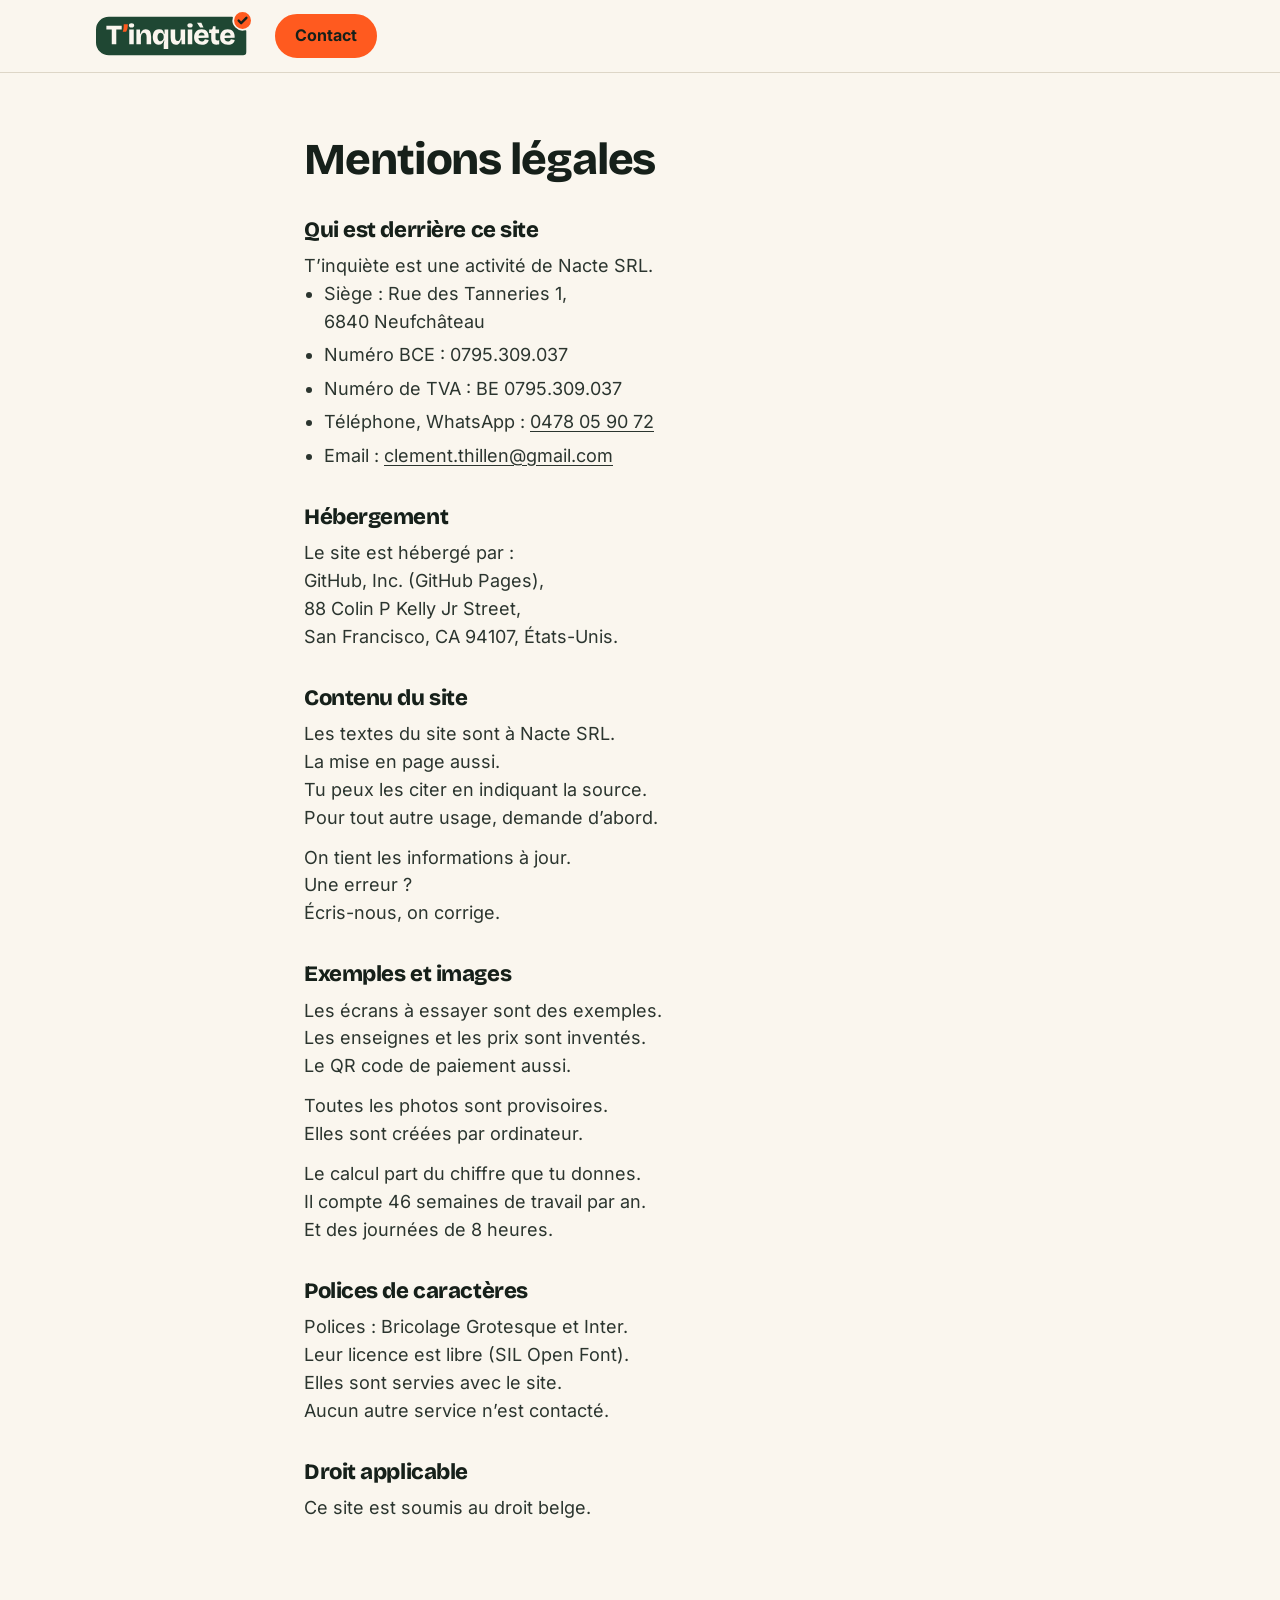
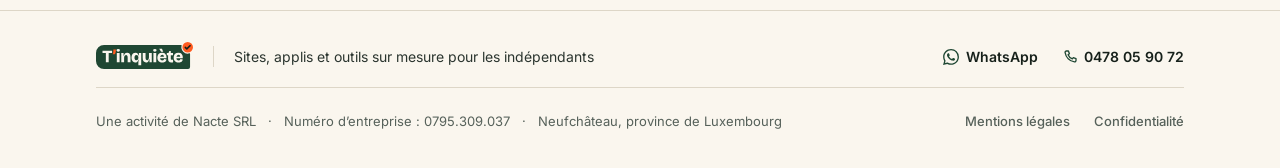
==== commit 054a6c8c: "Mentions légales : adresse de l'hébergeur écrite sans points d'abréviation Co-Authored-By: Claude Fa" ====
--- a/mentions-legales.html
+++ b/mentions-legales.html
@@ -35,7 +35,7 @@
 </ul>
 
 <h2>Hébergement</h2>
-<p><span class="phrase">Le&nbsp;site est&nbsp;hébergé par&nbsp;:</span> <span class="phrase">GitHub, Inc. (GitHub Pages),</span> <span class="phrase">88 Colin P. Kelly Jr. Street,</span> <span class="phrase">San Francisco, CA 94107, États-Unis.</span></p>
+<p><span class="phrase">Le&nbsp;site est&nbsp;hébergé par&nbsp;:</span> <span class="phrase">GitHub, Inc. (GitHub Pages),</span> <span class="phrase">88 Colin P Kelly Jr Street,</span> <span class="phrase">San Francisco, CA 94107, États-Unis.</span></p>
 
 <h2>Contenu du&nbsp;site</h2>
 <p><span class="phrase">Les&nbsp;textes du&nbsp;site sont à&nbsp;Nacte SRL.</span> <span class="phrase">La&nbsp;mise en&nbsp;page aussi.</span> <span class="phrase">Tu&nbsp;peux les&nbsp;citer en&nbsp;indiquant la&nbsp;source.</span> <span class="phrase">Pour&nbsp;tout autre usage, demande d’abord.</span></p>
